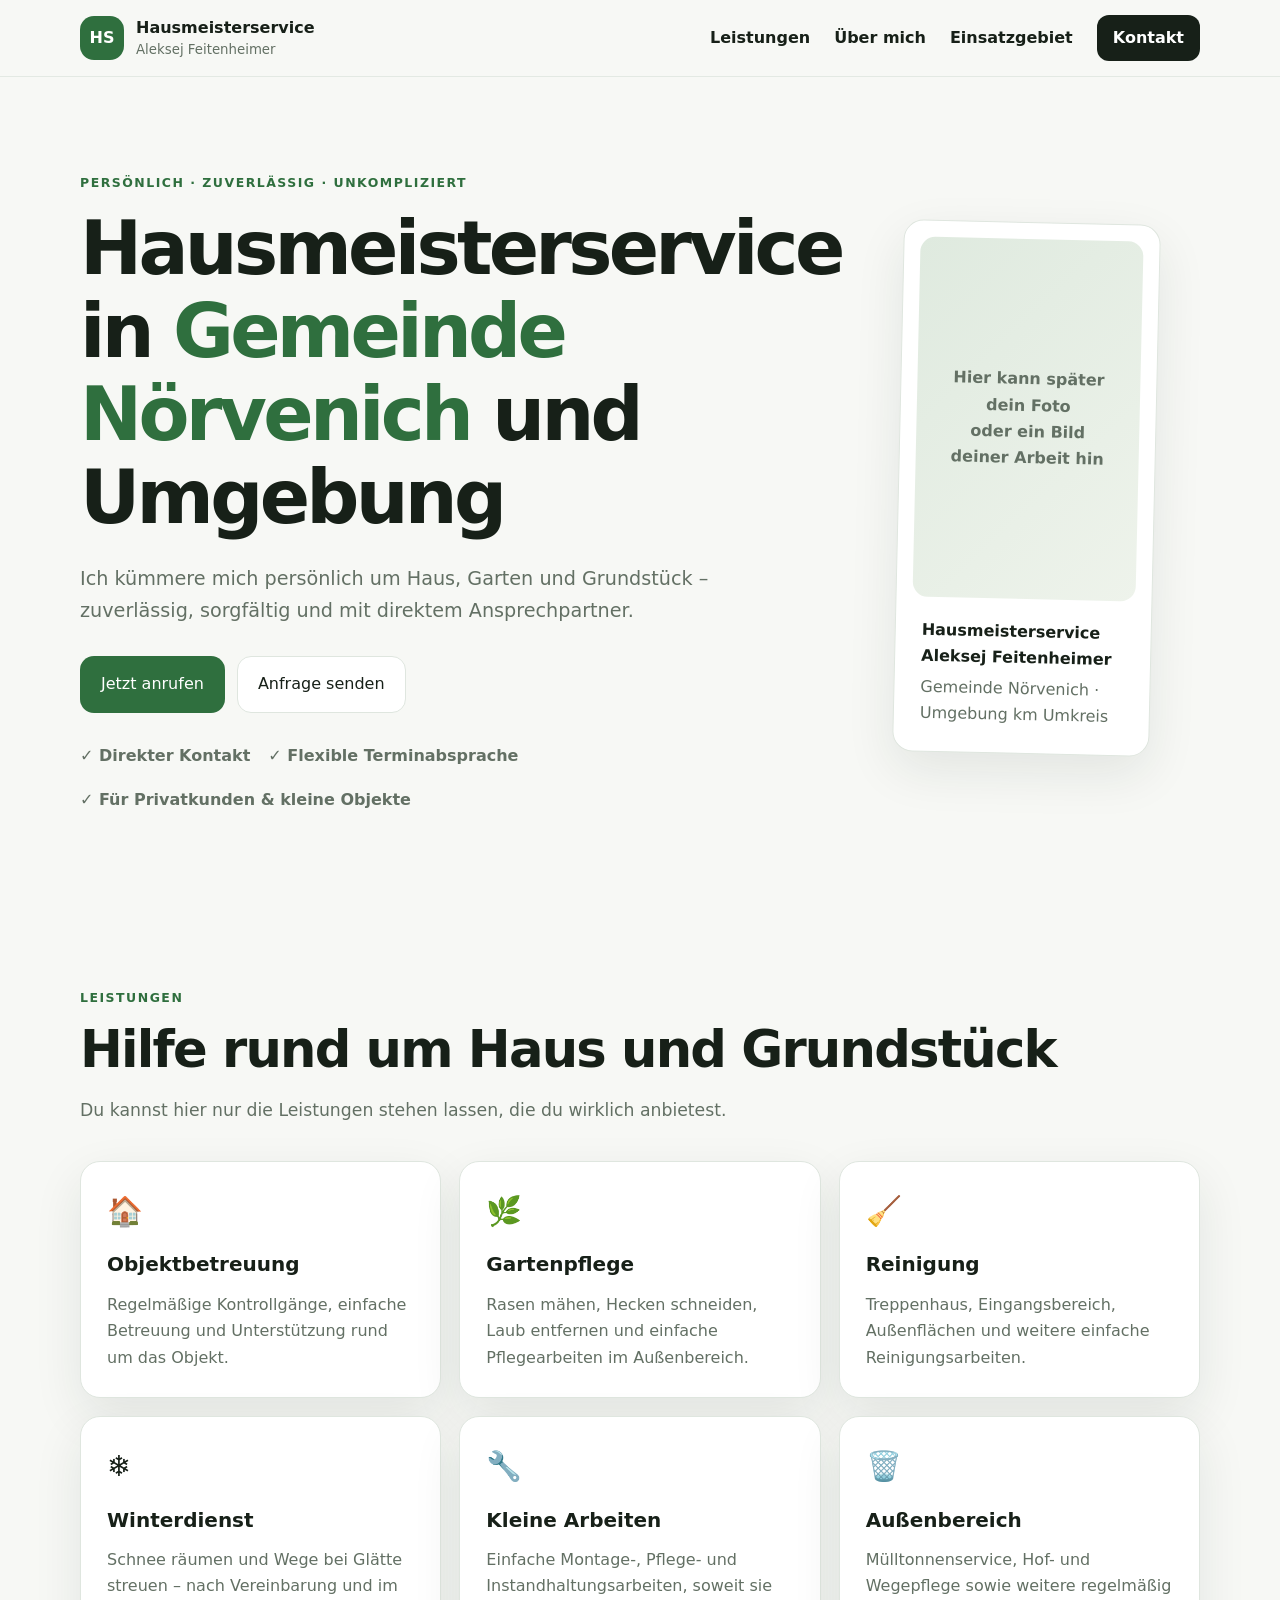
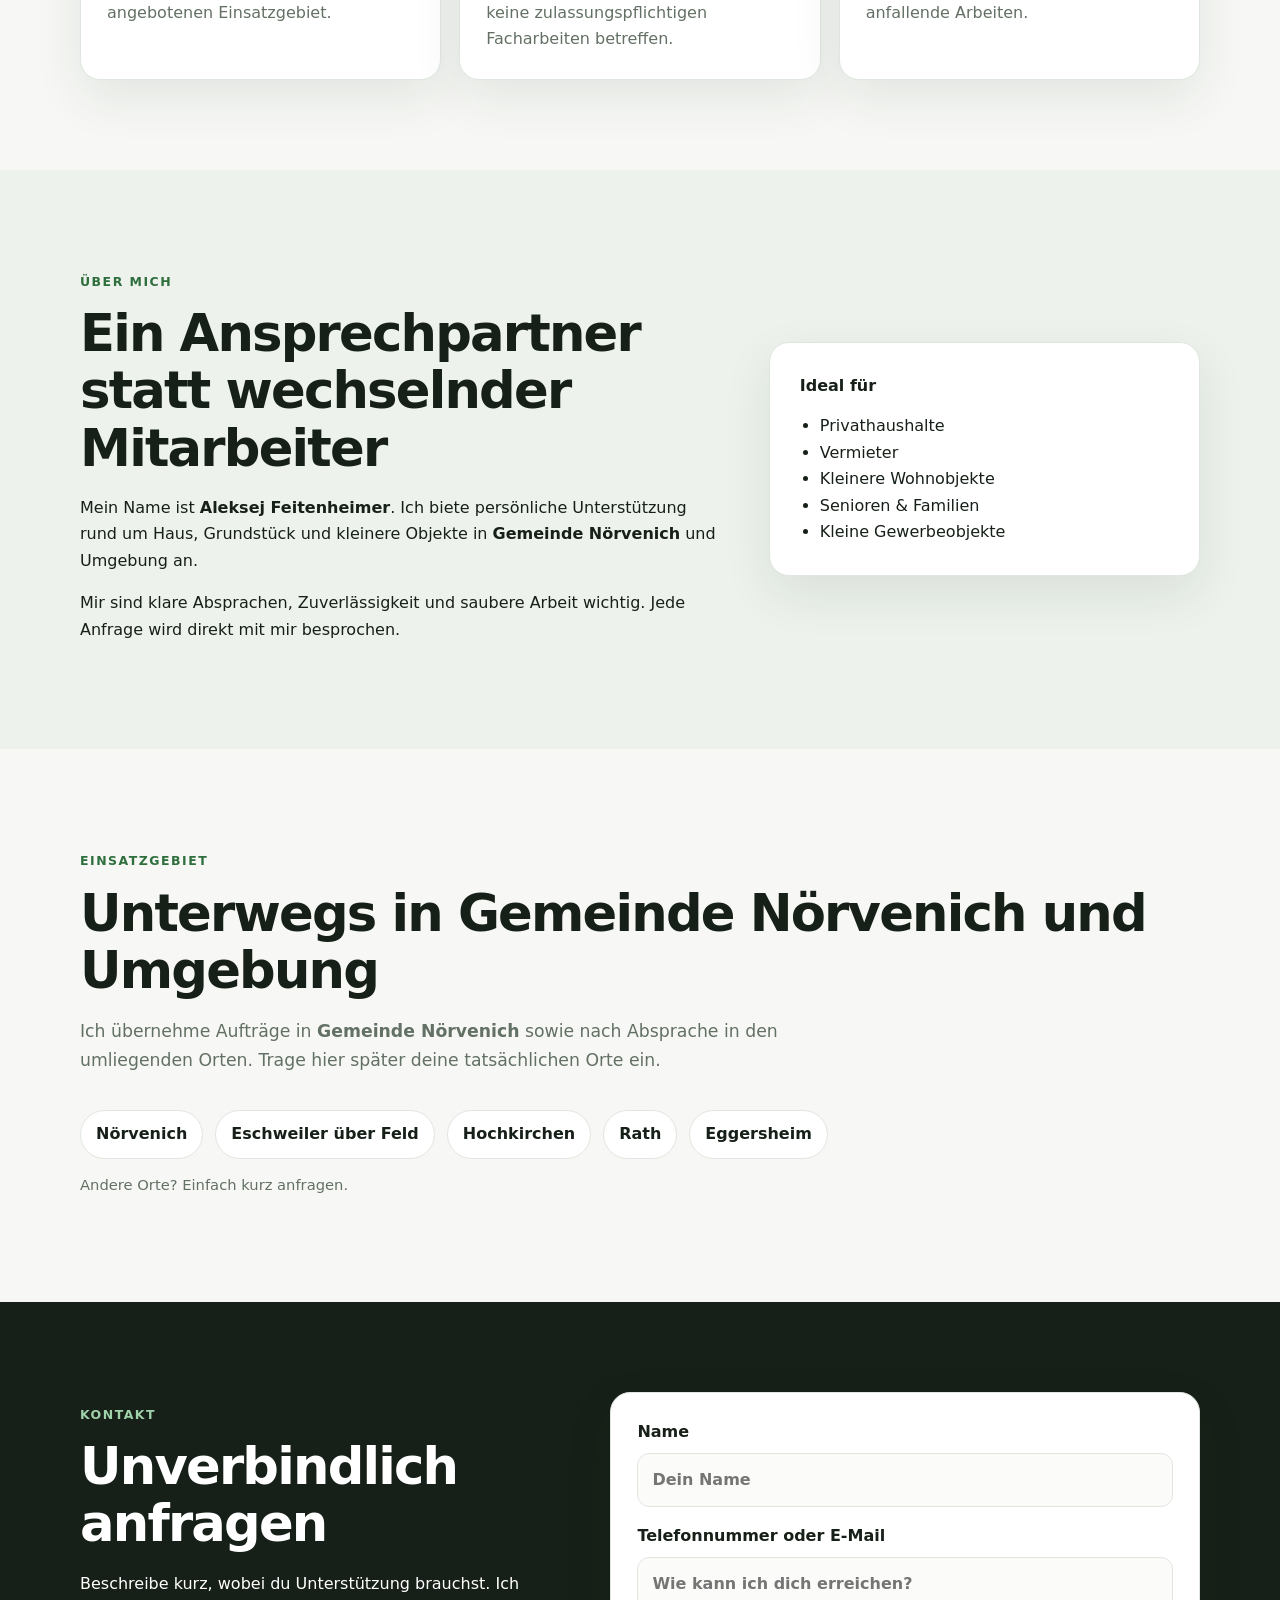
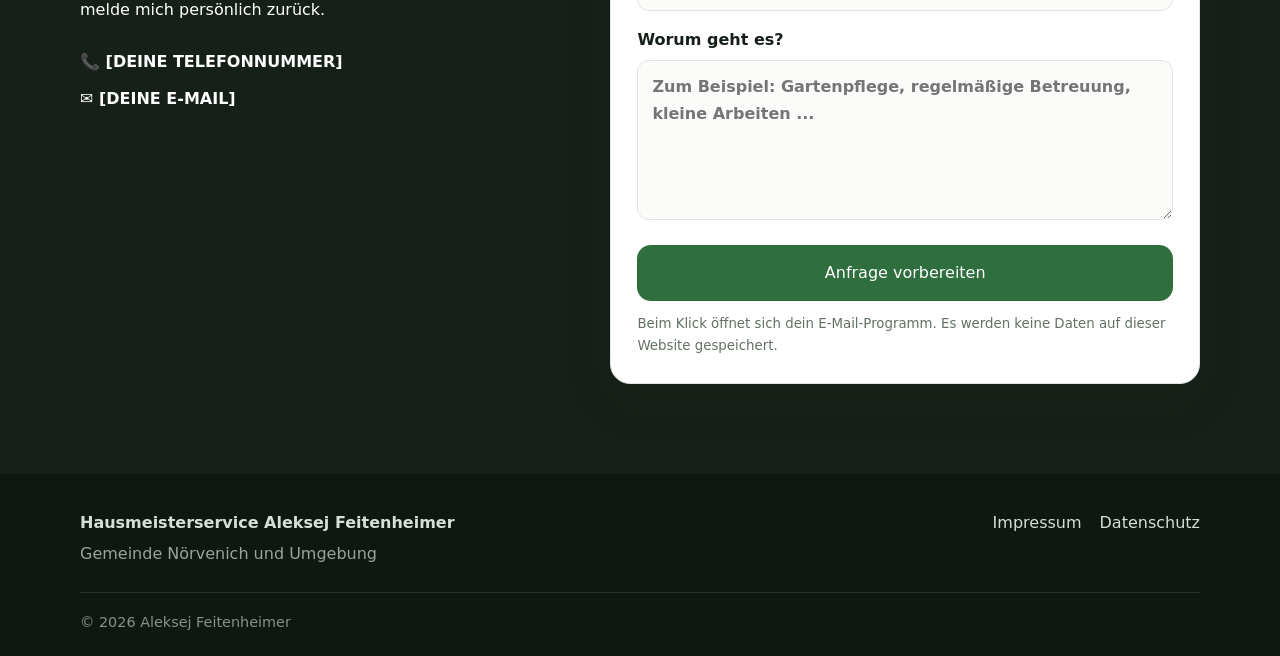
==== index.html @ 9e9a7f67 "Add files via upload" ====
<!doctype html>
<html lang="de">
<head>
  <meta charset="utf-8">
  <meta name="viewport" content="width=device-width, initial-scale=1">
  <title>Hausmeisterservice Aleksej Feitenheimer | Gemeinde Nörvenich & Umgebung</title>
  <meta name="description" content="Zuverlässiger Hausmeisterservice in Gemeinde Nörvenich und Umgebung: Gartenpflege, Objektbetreuung, Reinigung, Winterdienst und kleine Arbeiten rund ums Haus.">
  <meta name="robots" content="index,follow">
  <link rel="canonical" href="https://www.deine-domain.de/">
  <link rel="stylesheet" href="style.css">

  <meta property="og:title" content="Hausmeisterservice Aleksej Feitenheimer">
  <meta property="og:description" content="Persönlicher Hausmeisterservice in Gemeinde Nörvenich und Umgebung.">
  <meta property="og:type" content="website">
  <meta property="og:url" content="https://www.deine-domain.de/">

  <script type="application/ld+json">
  {
    "@context": "https://schema.org",
    "@type": "LocalBusiness",
    "name": "Hausmeisterservice Aleksej Feitenheimer",
    "url": "https://www.deine-domain.de/",
    "telephone": "[DEINE TELEFONNUMMER]",
    "email": "[DEINE E-MAIL]",
    "areaServed": "Gemeinde Nörvenich und Umgebung",
    "description": "Persönlicher Hausmeisterservice für Objektbetreuung, Gartenpflege, Reinigung, Winterdienst und kleinere Arbeiten rund ums Haus."
  }
  </script>
</head>
<body>
<header class="site-header">
  <div class="container nav-wrap">
    <a class="brand" href="#top" aria-label="Startseite">
      <span class="brand-mark">HS</span>
      <span>
        <strong>Hausmeisterservice</strong>
        <small>Aleksej Feitenheimer</small>
      </span>
    </a>
    <button class="menu-toggle" aria-label="Menü öffnen" aria-expanded="false">☰</button>
    <nav class="main-nav">
      <a href="#leistungen">Leistungen</a>
      <a href="#ueber-mich">Über mich</a>
      <a href="#einsatzgebiet">Einsatzgebiet</a>
      <a href="#kontakt" class="nav-cta">Kontakt</a>
    </nav>
  </div>
</header>

<main id="top">
  <section class="hero">
    <div class="container hero-grid">
      <div>
        <p class="eyebrow">Persönlich · zuverlässig · unkompliziert</p>
        <h1>Hausmeisterservice in <span>Gemeinde Nörvenich</span> und Umgebung</h1>
        <p class="lead">
          Ich kümmere mich persönlich um Haus, Garten und Grundstück – zuverlässig,
          sorgfältig und mit direktem Ansprechpartner.
        </p>
        <div class="hero-actions">
          <a class="btn btn-primary" href="tel:[DEINE TELEFONNUMMER]">Jetzt anrufen</a>
          <a class="btn btn-secondary" href="#kontakt">Anfrage senden</a>
        </div>
        <ul class="trust-list">
          <li>✓ Direkter Kontakt</li>
          <li>✓ Flexible Terminabsprache</li>
          <li>✓ Für Privatkunden & kleine Objekte</li>
        </ul>
      </div>

      <div class="hero-card">
        <div class="photo-placeholder">
          <span>Hier kann später dein Foto<br>oder ein Bild deiner Arbeit hin</span>
        </div>
        <div class="quick-info">
          <strong>Hausmeisterservice Aleksej Feitenheimer</strong>
          <span>Gemeinde Nörvenich · Umgebung km Umkreis</span>
        </div>
      </div>
    </div>
  </section>

  <section class="section" id="leistungen">
    <div class="container">
      <p class="section-kicker">Leistungen</p>
      <h2>Hilfe rund um Haus und Grundstück</h2>
      <p class="section-intro">
        Du kannst hier nur die Leistungen stehen lassen, die du wirklich anbietest.
      </p>

      <div class="cards">
        <article class="card">
          <div class="icon">🏠</div>
          <h3>Objektbetreuung</h3>
          <p>Regelmäßige Kontrollgänge, einfache Betreuung und Unterstützung rund um das Objekt.</p>
        </article>
        <article class="card">
          <div class="icon">🌿</div>
          <h3>Gartenpflege</h3>
          <p>Rasen mähen, Hecken schneiden, Laub entfernen und einfache Pflegearbeiten im Außenbereich.</p>
        </article>
        <article class="card">
          <div class="icon">🧹</div>
          <h3>Reinigung</h3>
          <p>Treppenhaus, Eingangsbereich, Außenflächen und weitere einfache Reinigungsarbeiten.</p>
        </article>
        <article class="card">
          <div class="icon">❄️</div>
          <h3>Winterdienst</h3>
          <p>Schnee räumen und Wege bei Glätte streuen – nach Vereinbarung und im angebotenen Einsatzgebiet.</p>
        </article>
        <article class="card">
          <div class="icon">🔧</div>
          <h3>Kleine Arbeiten</h3>
          <p>Einfache Montage-, Pflege- und Instandhaltungsarbeiten, soweit sie keine zulassungspflichtigen Facharbeiten betreffen.</p>
        </article>
        <article class="card">
          <div class="icon">🗑️</div>
          <h3>Außenbereich</h3>
          <p>Mülltonnenservice, Hof- und Wegepflege sowie weitere regelmäßig anfallende Arbeiten.</p>
        </article>
      </div>
    </div>
  </section>

  <section class="section alt" id="ueber-mich">
    <div class="container split">
      <div>
        <p class="section-kicker">Über mich</p>
        <h2>Ein Ansprechpartner statt wechselnder Mitarbeiter</h2>
        <p>
          Mein Name ist <strong>Aleksej Feitenheimer</strong>. Ich biete persönliche Unterstützung
          rund um Haus, Grundstück und kleinere Objekte in <strong>Gemeinde Nörvenich</strong>
          und Umgebung an.
        </p>
        <p>
          Mir sind klare Absprachen, Zuverlässigkeit und saubere Arbeit wichtig.
          Jede Anfrage wird direkt mit mir besprochen.
        </p>
      </div>
      <div class="highlight-box">
        <strong>Ideal für</strong>
        <ul>
          <li>Privathaushalte</li>
          <li>Vermieter</li>
          <li>Kleinere Wohnobjekte</li>
          <li>Senioren & Familien</li>
          <li>Kleine Gewerbeobjekte</li>
        </ul>
      </div>
    </div>
  </section>

  <section class="section" id="einsatzgebiet">
    <div class="container">
      <p class="section-kicker">Einsatzgebiet</p>
      <h2>Unterwegs in Gemeinde Nörvenich und Umgebung</h2>
      <p class="section-intro">
        Ich übernehme Aufträge in <strong>Gemeinde Nörvenich</strong> sowie nach Absprache
        in den umliegenden Orten. Trage hier später deine tatsächlichen Orte ein.
      </p>
      <div class="area-box">
        <span>Nörvenich</span>
        <span>Eschweiler über Feld</span>
        <span>Hochkirchen</span>
        <span>Rath</span>
        <span>Eggersheim</span>
      </div>
      <p class="fineprint">Andere Orte? Einfach kurz anfragen.</p>
    </div>
  </section>

  <section class="section contact-section" id="kontakt">
    <div class="container contact-grid">
      <div>
        <p class="section-kicker light">Kontakt</p>
        <h2>Unverbindlich anfragen</h2>
        <p>
          Beschreibe kurz, wobei du Unterstützung brauchst. Ich melde mich persönlich zurück.
        </p>
        <div class="contact-links">
          <a href="tel:[DEINE TELEFONNUMMER]">📞 [DEINE TELEFONNUMMER]</a>
          <a href="mailto:[DEINE E-MAIL]">✉️ [DEINE E-MAIL]</a>
        </div>
      </div>

      <form class="contact-form" onsubmit="return sendMail(event)">
        <label>
          Name
          <input id="name" type="text" required placeholder="Dein Name">
        </label>
        <label>
          Telefonnummer oder E-Mail
          <input id="reply" type="text" required placeholder="Wie kann ich dich erreichen?">
        </label>
        <label>
          Worum geht es?
          <textarea id="message" rows="5" required placeholder="Zum Beispiel: Gartenpflege, regelmäßige Betreuung, kleine Arbeiten ..."></textarea>
        </label>
        <button class="btn btn-primary full" type="submit">Anfrage vorbereiten</button>
        <small>Beim Klick öffnet sich dein E-Mail-Programm. Es werden keine Daten auf dieser Website gespeichert.</small>
      </form>
    </div>
  </section>
</main>

<footer>
  <div class="container footer-grid">
    <div>
      <strong>Hausmeisterservice Aleksej Feitenheimer</strong>
      <p>Gemeinde Nörvenich und Umgebung</p>
    </div>
    <div class="footer-links">
      <a href="impressum.html">Impressum</a>
      <a href="datenschutz.html">Datenschutz</a>
    </div>
  </div>
  <div class="container copyright">
    © <span id="year"></span> Aleksej Feitenheimer
  </div>
</footer>

<script src="script.js"></script>
</body>
</html>
---- style.css ----
:root{
  --bg:#f7f8f5;
  --surface:#ffffff;
  --text:#172018;
  --muted:#637064;
  --brand:#2f6f3e;
  --brand-dark:#214f2c;
  --accent:#e9f2e8;
  --line:#dfe6df;
  --shadow:0 18px 50px rgba(25,45,29,.09);
  --radius:20px;
}
*{box-sizing:border-box}
html{scroll-behavior:smooth}
body{
  margin:0;
  font-family:Inter,ui-sans-serif,system-ui,-apple-system,BlinkMacSystemFont,"Segoe UI",sans-serif;
  background:var(--bg);
  color:var(--text);
  line-height:1.65;
}
a{color:inherit}
.container{width:min(1120px,92%);margin:auto}
.site-header{
  position:sticky;top:0;z-index:50;
  background:rgba(247,248,245,.92);
  backdrop-filter:blur(14px);
  border-bottom:1px solid rgba(223,230,223,.8);
}
.nav-wrap{height:76px;display:flex;align-items:center;justify-content:space-between;gap:24px}
.brand{display:flex;align-items:center;gap:12px;text-decoration:none}
.brand-mark{
  display:grid;place-items:center;width:44px;height:44px;border-radius:14px;
  background:var(--brand);color:white;font-weight:800
}
.brand strong,.brand small{display:block;line-height:1.15}
.brand small{color:var(--muted);margin-top:4px}
.main-nav{display:flex;align-items:center;gap:24px}
.main-nav a{text-decoration:none;font-weight:650}
.nav-cta{background:var(--text);color:white;padding:10px 16px;border-radius:12px}
.menu-toggle{display:none;background:none;border:0;font-size:28px}
.hero{padding:84px 0 72px}
.hero-grid{display:grid;grid-template-columns:1.15fr .85fr;gap:56px;align-items:center}
.eyebrow,.section-kicker{
  color:var(--brand);font-weight:800;text-transform:uppercase;letter-spacing:.12em;font-size:.78rem
}
h1,h2,h3{line-height:1.12;margin-top:0}
h1{font-size:clamp(2.5rem,5.8vw,5.1rem);letter-spacing:-.05em;margin-bottom:24px}
h1 span{color:var(--brand)}
h2{font-size:clamp(2rem,4vw,3.35rem);letter-spacing:-.035em;margin-bottom:18px}
h3{font-size:1.25rem;margin-bottom:10px}
.lead{font-size:1.2rem;color:var(--muted);max-width:700px}
.hero-actions{display:flex;gap:12px;flex-wrap:wrap;margin:30px 0}
.btn{
  display:inline-flex;justify-content:center;align-items:center;
  padding:14px 20px;border-radius:14px;text-decoration:none;font-weight:800;border:1px solid transparent;
  cursor:pointer;font:inherit
}
.btn-primary{background:var(--brand);color:white}
.btn-primary:hover{background:var(--brand-dark)}
.btn-secondary{background:white;border-color:var(--line)}
.full{width:100%}
.trust-list{display:flex;gap:18px;flex-wrap:wrap;padding:0;margin:0;list-style:none;color:var(--muted);font-weight:650}
.hero-card,.card,.highlight-box,.contact-form{
  background:var(--surface);border:1px solid var(--line);border-radius:var(--radius);box-shadow:var(--shadow)
}
.hero-card{padding:16px;transform:rotate(1.3deg)}
.photo-placeholder{
  min-height:360px;border-radius:15px;
  background:linear-gradient(135deg,#dfeadf,#eef3eb);
  display:grid;place-items:center;text-align:center;color:var(--muted);font-weight:750;padding:30px
}
.quick-info{padding:20px 10px 8px}
.quick-info strong,.quick-info span{display:block}
.quick-info span{color:var(--muted);margin-top:4px}
.section{padding:90px 0}
.alt{background:#edf2ec}
.section-intro{max-width:760px;color:var(--muted);font-size:1.08rem;margin-bottom:36px}
.cards{display:grid;grid-template-columns:repeat(3,1fr);gap:18px}
.card{padding:26px}
.card p{color:var(--muted);margin-bottom:0}
.icon{font-size:1.8rem;margin-bottom:18px}
.split{display:grid;grid-template-columns:1.2fr .8fr;gap:42px;align-items:center}
.highlight-box{padding:30px}
.highlight-box ul{margin:14px 0 0;padding-left:20px}
.area-box{display:flex;gap:12px;flex-wrap:wrap}
.area-box span{background:white;border:1px solid var(--line);padding:10px 15px;border-radius:999px;font-weight:750}
.fineprint{color:var(--muted);font-size:.92rem}
.contact-section{background:#172018;color:white}
.light{color:#9fd1aa}
.contact-grid{display:grid;grid-template-columns:.9fr 1.1fr;gap:48px;align-items:start}
.contact-links{display:grid;gap:10px;margin-top:26px}
.contact-links a{text-decoration:none;font-weight:800}
.contact-form{color:var(--text);padding:26px}
.contact-form label{display:block;font-weight:750;margin-bottom:16px}
.contact-form input,.contact-form textarea{
  width:100%;margin-top:7px;padding:13px 14px;border:1px solid var(--line);border-radius:12px;
  font:inherit;background:#fbfcfa
}
.contact-form small{display:block;color:var(--muted);margin-top:12px}
footer{background:#101611;color:#d7ded8;padding:36px 0 22px}
.footer-grid{display:flex;justify-content:space-between;gap:24px;align-items:flex-start}
.footer-grid p{color:#98a59b;margin:.3rem 0 0}
.footer-links{display:flex;gap:18px}
.footer-links a{text-decoration:none}
.copyright{border-top:1px solid #29322b;margin-top:24px;padding-top:18px;color:#879289;font-size:.9rem}

.legal{padding:70px 0;max-width:860px}
.legal h1{font-size:clamp(2.2rem,5vw,4rem)}
.legal h2{font-size:1.4rem;margin-top:32px}
.notice{padding:18px;border-radius:14px;background:#fff4d8;border:1px solid #ecd598;margin-bottom:30px}

@media (max-width:820px){
  .hero-grid,.split,.contact-grid{grid-template-columns:1fr}
  .cards{grid-template-columns:1fr 1fr}
  .main-nav{
    position:absolute;left:4%;right:4%;top:70px;background:white;border:1px solid var(--line);
    border-radius:16px;padding:16px;box-shadow:var(--shadow);display:none;flex-direction:column;align-items:stretch
  }
  .main-nav.open{display:flex}
  .menu-toggle{display:block}
  .hero{padding-top:56px}
  .hero-card{transform:none}
}
@media (max-width:540px){
  .cards{grid-template-columns:1fr}
  .trust-list{display:grid;gap:7px}
  .footer-grid{display:grid}
}
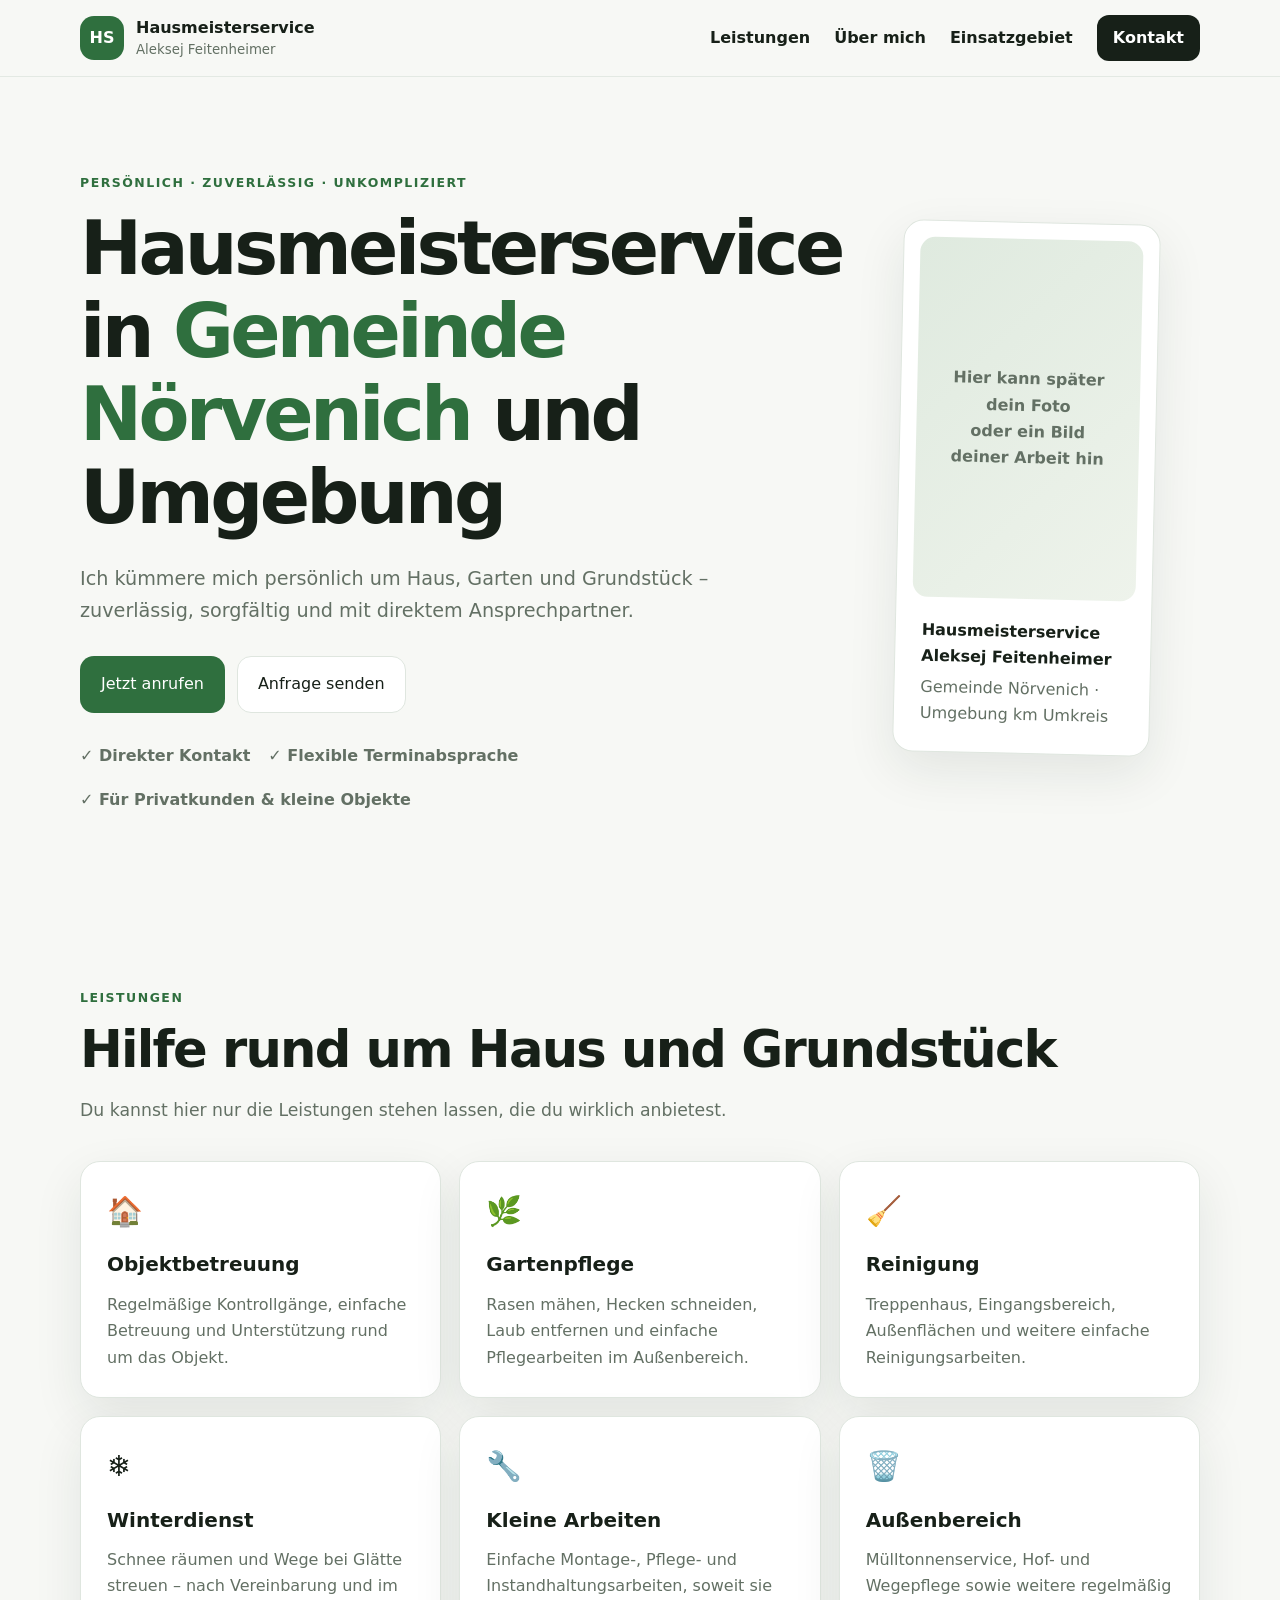
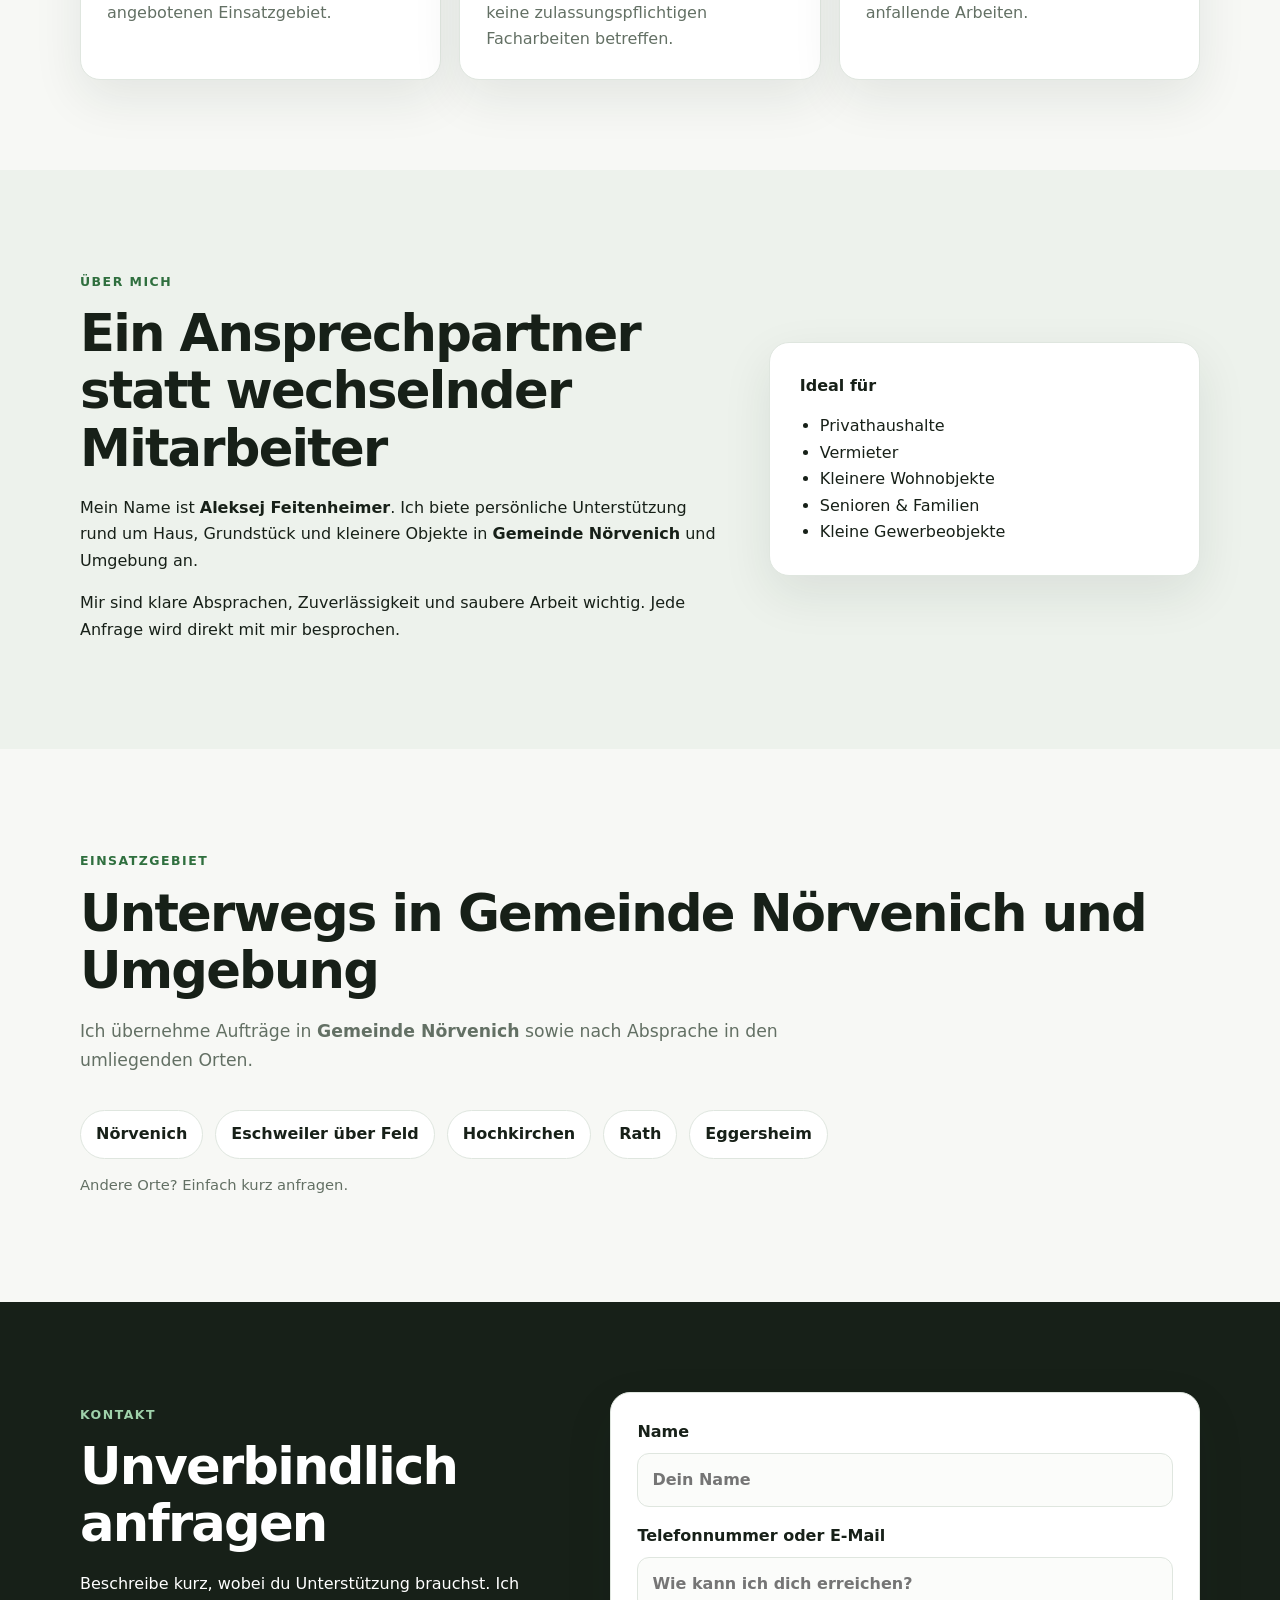
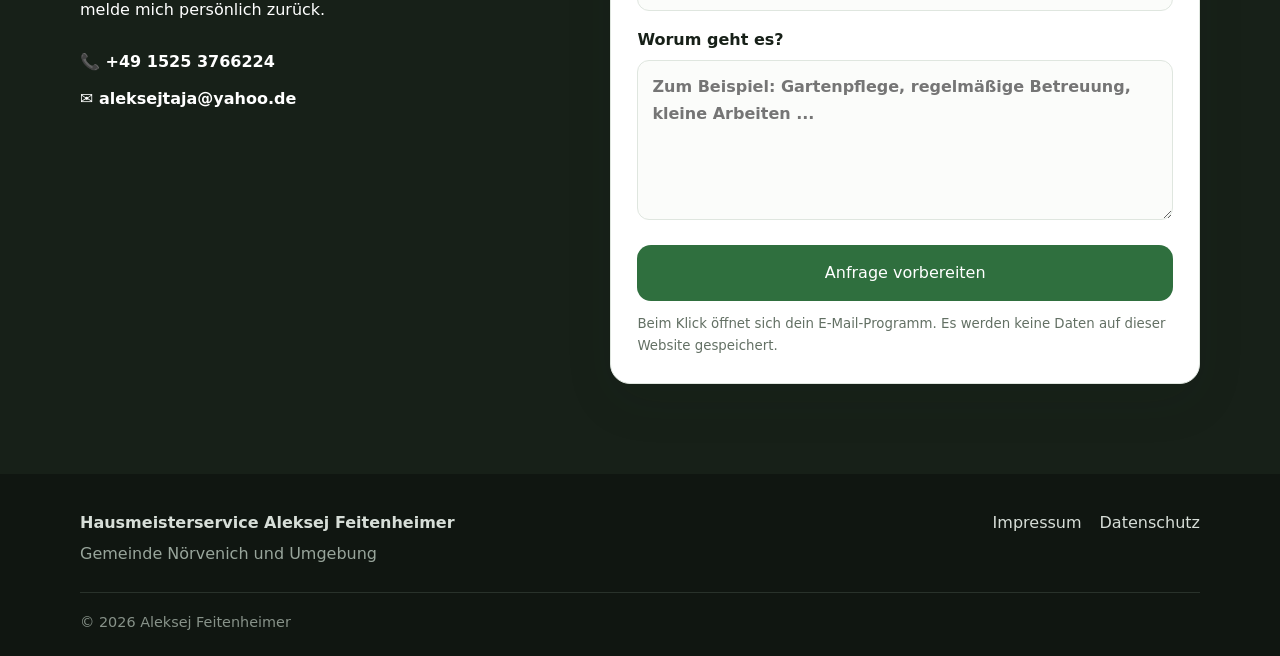
==== commit 43137fad: "Update contact information in index.html" ====
--- a/index.html
+++ b/index.html
@@ -20,8 +20,8 @@
     "@type": "LocalBusiness",
     "name": "Hausmeisterservice Aleksej Feitenheimer",
     "url": "https://www.deine-domain.de/",
-    "telephone": "[DEINE TELEFONNUMMER]",
-    "email": "[DEINE E-MAIL]",
+    "telephone": "+49 1525 3766224",
+    "email": "aleksejtaja@yahoo.de",
     "areaServed": "Gemeinde Nörvenich und Umgebung",
     "description": "Persönlicher Hausmeisterservice für Objektbetreuung, Gartenpflege, Reinigung, Winterdienst und kleinere Arbeiten rund ums Haus."
   }
@@ -157,7 +157,7 @@
       <h2>Unterwegs in Gemeinde Nörvenich und Umgebung</h2>
       <p class="section-intro">
         Ich übernehme Aufträge in <strong>Gemeinde Nörvenich</strong> sowie nach Absprache
-        in den umliegenden Orten. Trage hier später deine tatsächlichen Orte ein.
+        in den umliegenden Orten.
       </p>
       <div class="area-box">
         <span>Nörvenich</span>
@@ -179,8 +179,8 @@
           Beschreibe kurz, wobei du Unterstützung brauchst. Ich melde mich persönlich zurück.
         </p>
         <div class="contact-links">
-          <a href="tel:[DEINE TELEFONNUMMER]">📞 [DEINE TELEFONNUMMER]</a>
-          <a href="mailto:[DEINE E-MAIL]">✉️ [DEINE E-MAIL]</a>
+          <a href="tel:[DEINE TELEFONNUMMER]">📞 +49 1525 3766224</a>
+          <a href="mailto:[DEINE E-MAIL]">✉️ aleksejtaja@yahoo.de</a>
         </div>
       </div>
 
